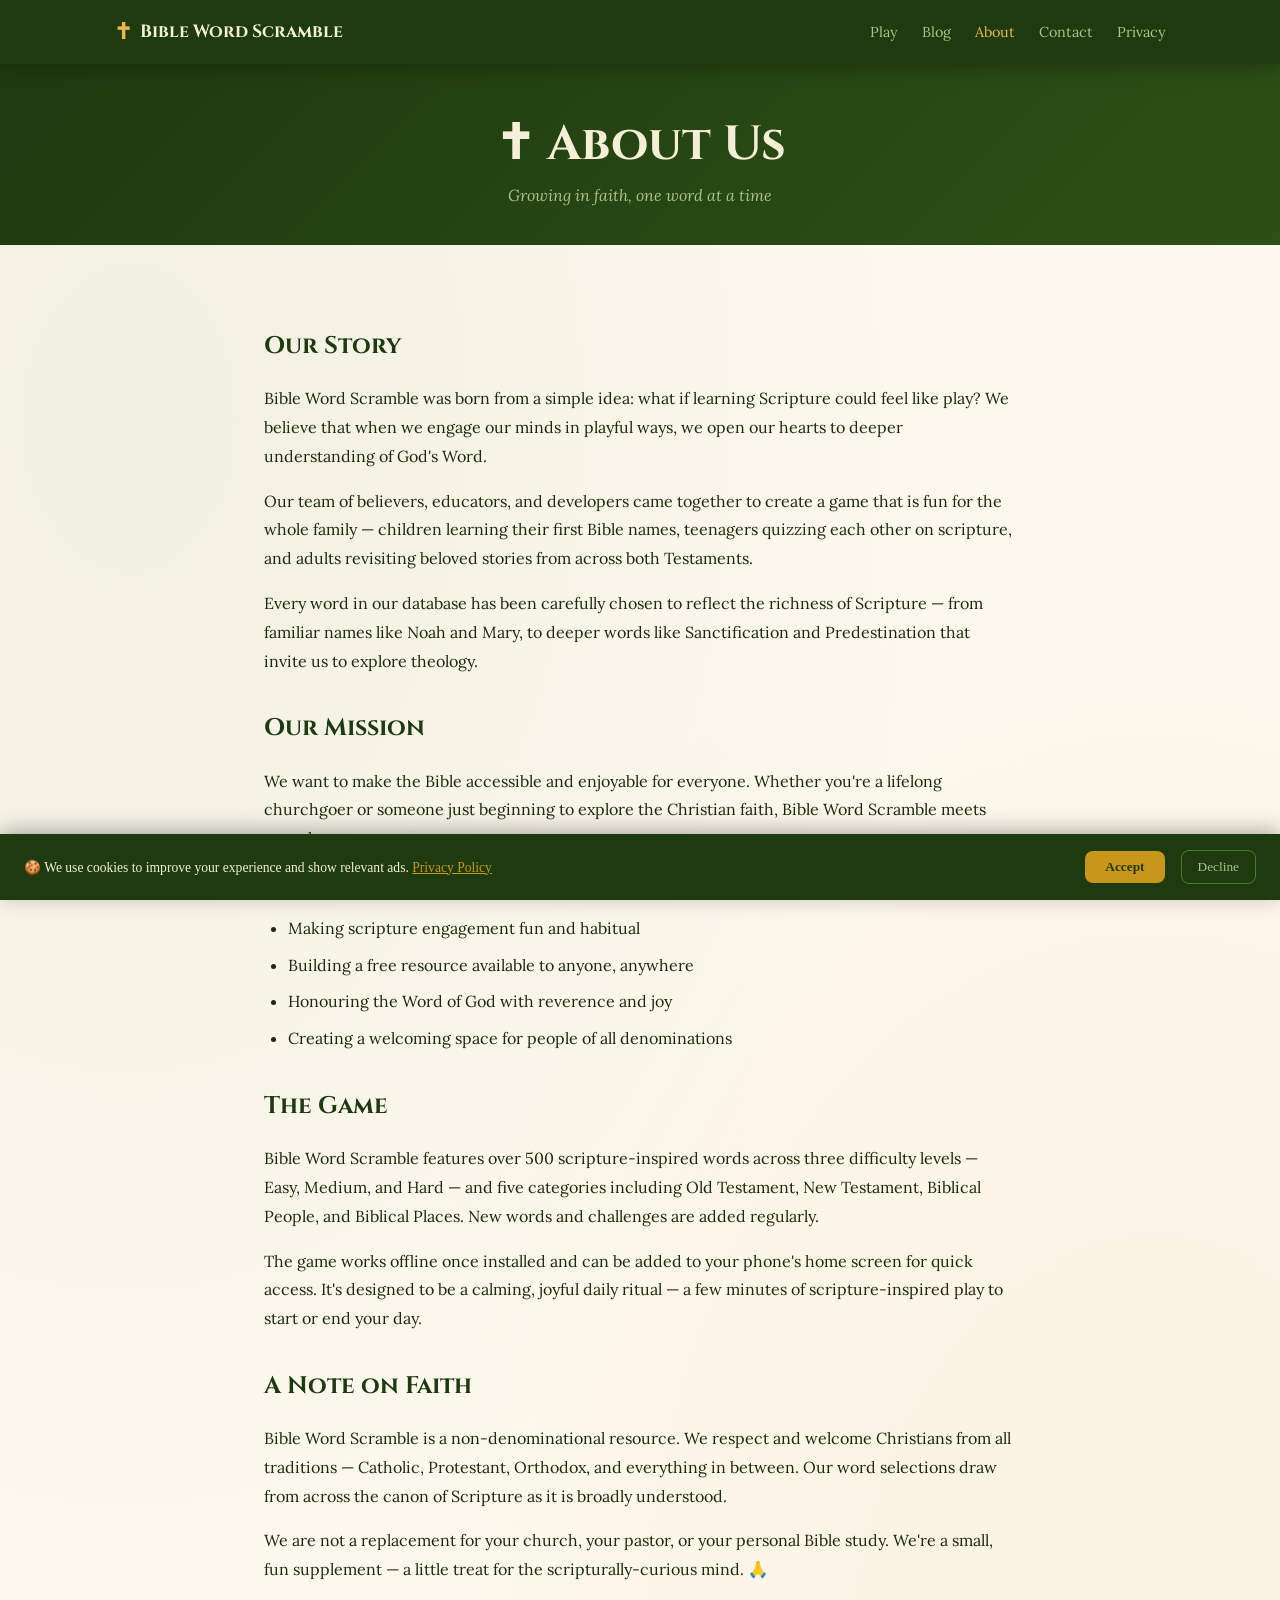
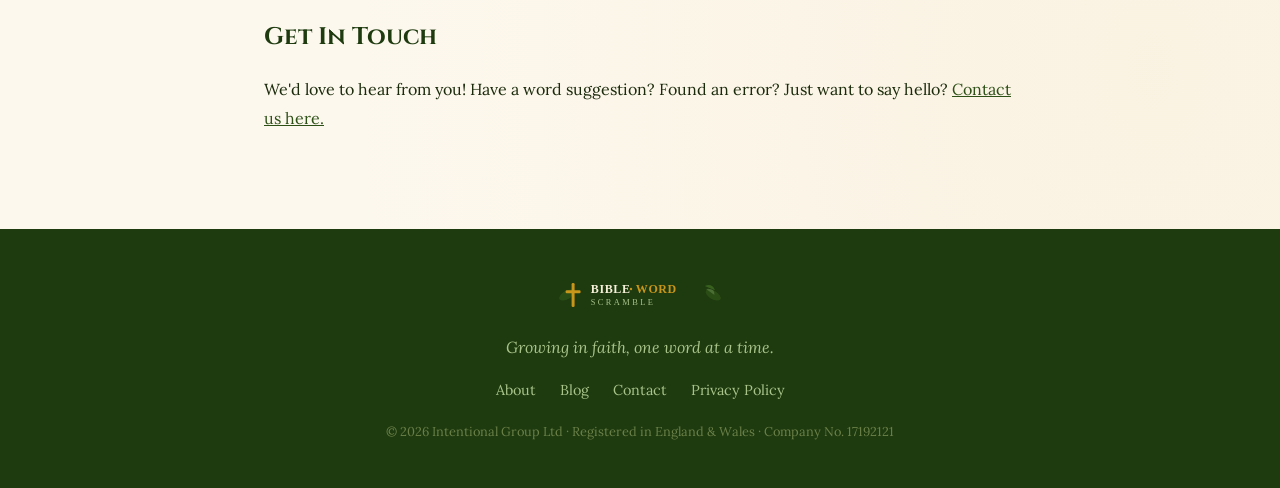
==== about.html @ 79d2eb41 "Add files via upload" ====
<!DOCTYPE html>
<html lang="en">
<head>
  <meta charset="UTF-8" />
  <meta name="viewport" content="width=device-width, initial-scale=1.0" />
  <title>About – Bible Word Scramble</title>
  <meta name="description" content="Learn about Bible Word Scramble – a free, fun word game to help you explore Scripture and grow in faith.">
  <meta name="theme-color" content="#2d5016">
  <link href="https://fonts.googleapis.com/css2?family=Cinzel:wght@400;700;900&family=Lora:ital,wght@0,400;0,600;1,400&display=swap" rel="stylesheet">
  <link rel="stylesheet" href="style.css">
</head>
<body>

  <header class="site-header">
    <div class="header-inner">
      <a href="index.html" class="logo">
        <span class="logo-cross">✝</span>
        <span class="logo-text">Bible Word Scramble</span>
      </a>
      <nav class="main-nav">
        <a href="index.html">Play</a>
        <a href="blog.html">Blog</a>
        <a href="about.html" class="active">About</a>
        <a href="contact.html">Contact</a>
        <a href="privacy.html">Privacy</a>
      </nav>
      <button class="hamburger" id="hamburger">☰</button>
    </div>
    <div class="mobile-nav" id="mobileNav">
      <a href="index.html">Play</a>
      <a href="blog.html">Blog</a>
      <a href="about.html">About</a>
      <a href="contact.html">Contact</a>
      <a href="privacy.html">Privacy</a>
    </div>
  </header>

  <section class="page-hero">
    <h1>✝ About Us</h1>
    <p>Growing in faith, one word at a time</p>
  </section>

  <div class="page-content">
    <h2>Our Story</h2>
    <p>Bible Word Scramble was born from a simple idea: what if learning Scripture could feel like play? We believe that when we engage our minds in playful ways, we open our hearts to deeper understanding of God's Word.</p>
    <p>Our team of believers, educators, and developers came together to create a game that is fun for the whole family — children learning their first Bible names, teenagers quizzing each other on scripture, and adults revisiting beloved stories from across both Testaments.</p>
    <p>Every word in our database has been carefully chosen to reflect the richness of Scripture — from familiar names like Noah and Mary, to deeper words like Sanctification and Predestination that invite us to explore theology.</p>

    <h2>Our Mission</h2>
    <p>We want to make the Bible accessible and enjoyable for everyone. Whether you're a lifelong churchgoer or someone just beginning to explore the Christian faith, Bible Word Scramble meets you where you are.</p>
    <p>We believe in:</p>
    <ul>
      <li>Making scripture engagement fun and habitual</li>
      <li>Building a free resource available to anyone, anywhere</li>
      <li>Honouring the Word of God with reverence and joy</li>
      <li>Creating a welcoming space for people of all denominations</li>
    </ul>

    <h2>The Game</h2>
    <p>Bible Word Scramble features over 500 scripture-inspired words across three difficulty levels — Easy, Medium, and Hard — and five categories including Old Testament, New Testament, Biblical People, and Biblical Places. New words and challenges are added regularly.</p>
    <p>The game works offline once installed and can be added to your phone's home screen for quick access. It's designed to be a calming, joyful daily ritual — a few minutes of scripture-inspired play to start or end your day.</p>

    <h2>A Note on Faith</h2>
    <p>Bible Word Scramble is a non-denominational resource. We respect and welcome Christians from all traditions — Catholic, Protestant, Orthodox, and everything in between. Our word selections draw from across the canon of Scripture as it is broadly understood.</p>
    <p>We are not a replacement for your church, your pastor, or your personal Bible study. We're a small, fun supplement — a little treat for the scripturally-curious mind. 🙏</p>

    <h2>Get In Touch</h2>
    <p>We'd love to hear from you! Have a word suggestion? Found an error? Just want to say hello? <a href="contact.html">Contact us here.</a></p>
  </div>

  <footer class="site-footer">
    <div class="footer-inner">
      <div class="footer-logo"><img src="logo.svg" alt="Bible Word Scramble" style="height:36px; margin-bottom:0.5rem;"></div>
      <p class="footer-tagline">Growing in faith, one word at a time.</p>
      <div class="footer-links">
        <a href="about.html">About</a>
        <a href="blog.html">Blog</a>
        <a href="contact.html">Contact</a>
        <a href="privacy.html">Privacy Policy</a>
      </div>
      <p class="footer-copy">© 2026 Intentional Group Ltd · Registered in England &amp; Wales · Company No. 17192121</p>
    </div>
  </footer>

  <script>
    document.getElementById('hamburger').addEventListener('click', () => {
      document.getElementById('mobileNav').classList.toggle('open');
    });
  </script>
<script src="cookies.js"></script>
</body>
</html>
---- style.css ----
/* ============================================
   BIBLE WORD SCRAMBLE — Nature / Scripture Theme
   ============================================ */

@import url('https://fonts.googleapis.com/css2?family=Cinzel:wght@400;700;900&family=Lora:ital,wght@0,400;0,600;1,400&display=swap');

:root {
  --forest: #1e3a0f;
  --forest-mid: #2d5016;
  --forest-light: #4a7c28;
  --sage: #6b8f52;
  --sage-light: #a8c48a;
  --parchment: #f5efd8;
  --parchment-dark: #e8dfc0;
  --parchment-mid: #d4c99a;
  --gold: #c8961a;
  --gold-light: #e8b84b;
  --warm-white: #fdf8ee;
  --text-dark: #1a2a0a;
  --text-mid: #3a5020;
  --text-light: #6b8048;
  --correct: #2d7a2d;
  --wrong: #8b2020;
  --shadow: 0 4px 20px rgba(30,58,15,0.15);
  --shadow-deep: 0 8px 40px rgba(30,58,15,0.25);
}

* { box-sizing: border-box; margin: 0; padding: 0; }

html { scroll-behavior: smooth; }

body {
  font-family: 'Lora', Georgia, serif;
  background: var(--warm-white);
  color: var(--text-dark);
  min-height: 100vh;
  background-image:
    radial-gradient(ellipse at 10% 20%, rgba(107,143,82,0.08) 0%, transparent 50%),
    radial-gradient(ellipse at 90% 80%, rgba(200,150,26,0.06) 0%, transparent 50%);
}

/* ---- HEADER ---- */
.site-header {
  background: var(--forest);
  position: sticky; top: 0; z-index: 100;
  box-shadow: 0 2px 20px rgba(0,0,0,0.3);
}
.header-inner {
  max-width: 1100px; margin: 0 auto;
  padding: 0 1.5rem;
  display: flex; align-items: center; gap: 2rem;
  height: 64px;
}
.logo {
  text-decoration: none; display: flex; align-items: center; gap: 0.5rem;
  color: var(--parchment); font-family: 'Cinzel', serif; font-weight: 700;
  font-size: 1.1rem; white-space: nowrap;
}
.logo-cross { font-size: 1.4rem; color: var(--gold-light); }
.main-nav {
  display: flex; gap: 1.5rem; margin-left: auto;
}
.main-nav a {
  color: var(--sage-light); text-decoration: none;
  font-family: 'Lora', serif; font-size: 0.9rem;
  transition: color 0.2s;
}
.main-nav a:hover, .main-nav a.active { color: var(--gold-light); }
.hamburger {
  display: none; background: none; border: none;
  color: var(--parchment); font-size: 1.5rem; cursor: pointer;
  margin-left: auto;
}
.mobile-nav {
  display: none; background: var(--forest-mid);
  padding: 1rem 1.5rem;
  flex-direction: column; gap: 0.75rem;
}
.mobile-nav.open { display: flex; }
.mobile-nav a { color: var(--parchment); text-decoration: none; font-size: 1rem; }

/* ---- HERO ---- */
.hero {
  background: linear-gradient(135deg, var(--forest) 0%, var(--forest-mid) 60%, var(--forest-light) 100%);
  padding: 4rem 1.5rem 3rem;
  text-align: center;
  position: relative; overflow: hidden;
}
.hero::before {
  content: '';
  position: absolute; inset: 0;
  background-image:
    url("data:image/svg+xml,%3Csvg width='60' height='60' viewBox='0 0 60 60' xmlns='http://www.w3.org/2000/svg'%3E%3Cg fill='none' fill-rule='evenodd'%3E%3Cg fill='%234a7c28' fill-opacity='0.15'%3E%3Cpath d='M30 0c1 8-4 14-10 18C14 22 8 20 4 14 0 8 2 2 6 0h24zm0 60c1-8-4-14-10-18-6-4-12-2-16 4-4 6-2 12 2 14h24z'/%3E%3C/g%3E%3C/g%3E%3C/svg%3E");
  opacity: 0.4;
}
.hero-content { position: relative; z-index: 1; }
.hero-sub {
  color: var(--gold-light); font-size: 0.85rem;
  letter-spacing: 0.25em; text-transform: uppercase;
  margin-bottom: 0.75rem;
}
.hero h1 {
  font-family: 'Cinzel', serif; font-weight: 900;
  font-size: clamp(2rem, 6vw, 3.5rem);
  color: var(--parchment);
  text-shadow: 0 2px 20px rgba(0,0,0,0.4);
  margin-bottom: 1rem;
}
.hero-desc {
  color: var(--sage-light); font-size: 1.1rem;
  font-style: italic; max-width: 500px; margin: 0 auto;
}

/* ---- AD SLOTS ---- */
.ad-slot {
  background: var(--parchment-dark);
  border-top: 1px solid var(--parchment-mid);
  border-bottom: 1px solid var(--parchment-mid);
  text-align: center; padding: 1rem;
  color: var(--text-light); font-size: 0.75rem;
  min-height: 90px; display: flex;
  align-items: center; justify-content: center;
  letter-spacing: 0.05em;
}

/* ---- GAME SECTION ---- */
.game-section {
  max-width: 720px; margin: 0 auto;
  padding: 2rem 1rem;
}

.game-controls {
  display: flex; flex-direction: column; gap: 0.75rem;
  margin-bottom: 1.5rem;
}

.difficulty-tabs, .category-tabs {
  display: flex; gap: 0.5rem; flex-wrap: wrap;
}

.diff-btn, .cat-btn {
  padding: 0.4rem 1rem;
  border-radius: 20px;
  border: 2px solid var(--parchment-mid);
  background: white;
  color: var(--text-mid);
  font-family: 'Lora', serif;
  font-size: 0.85rem; cursor: pointer;
  transition: all 0.2s;
}
.diff-btn.active, .cat-btn.active {
  background: var(--forest-mid);
  border-color: var(--forest-mid);
  color: var(--parchment);
}
.diff-btn:hover, .cat-btn:hover {
  border-color: var(--forest-mid);
}

/* Score bar */
.score-bar {
  display: flex; gap: 1rem; justify-content: space-around;
  background: var(--forest);
  border-radius: 12px; padding: 0.75rem 1rem;
  margin-bottom: 1.5rem;
}
.score-item {
  display: flex; flex-direction: column; align-items: center;
  gap: 0.1rem;
}
.score-label {
  font-size: 0.65rem; letter-spacing: 0.1em;
  text-transform: uppercase; color: var(--sage-light);
}
.score-item > span:last-child {
  font-family: 'Cinzel', serif; font-size: 1.1rem;
  font-weight: 700; color: var(--gold-light);
}
.timer-item span:last-child { color: #7ddb7d; }

/* Game card */
.game-card {
  background: var(--parchment);
  border: 2px solid var(--parchment-mid);
  border-radius: 20px;
  padding: 2rem 1.5rem;
  box-shadow: var(--shadow-deep);
  position: relative;
  background-image:
    repeating-linear-gradient(
      0deg,
      transparent,
      transparent 27px,
      rgba(100,130,60,0.08) 28px
    );
}

.card-top {
  display: flex; justify-content: space-between; align-items: center;
  margin-bottom: 1.5rem;
}
.category-badge {
  background: var(--forest-mid); color: var(--parchment);
  font-size: 0.75rem; letter-spacing: 0.1em; text-transform: uppercase;
  padding: 0.25rem 0.75rem; border-radius: 20px;
  font-family: 'Cinzel', serif;
}
.hint-text {
  font-size: 0.8rem; color: var(--gold); cursor: pointer;
  font-style: italic; transition: color 0.2s;
}
.hint-text:hover { color: var(--gold-light); }

.scrambled-word {
  font-family: 'Cinzel', serif;
  font-size: clamp(2.5rem, 8vw, 4rem);
  font-weight: 900;
  letter-spacing: 0.15em;
  text-align: center;
  color: var(--forest);
  text-shadow: 2px 2px 0 rgba(200,150,26,0.3);
  margin-bottom: 1.5rem;
  transition: all 0.3s;
}
.scrambled-word.correct-anim {
  color: var(--correct);
  transform: scale(1.05);
}
.scrambled-word.wrong-anim {
  color: var(--wrong);
  animation: shake 0.4s ease;
}

@keyframes shake {
  0%,100%{transform:translateX(0)}
  25%{transform:translateX(-8px)}
  75%{transform:translateX(8px)}
}

.hint-box {
  background: rgba(200,150,26,0.1);
  border-left: 3px solid var(--gold);
  border-radius: 0 8px 8px 0;
  padding: 0.75rem 1rem;
  margin-bottom: 1rem;
  font-style: italic; font-size: 0.9rem;
  color: var(--text-mid);
}
.hint-box.hidden { display: none; }

.input-row {
  display: flex; gap: 0.5rem; margin-bottom: 1rem;
}
.input-row input {
  flex: 1; padding: 0.75rem 1rem;
  border: 2px solid var(--parchment-mid);
  border-radius: 10px;
  font-family: 'Cinzel', serif;
  font-size: 1rem;
  background: white;
  color: var(--text-dark);
  outline: none;
  text-transform: uppercase;
  transition: border-color 0.2s;
}
.input-row input:focus { border-color: var(--forest-mid); }

.submit-btn {
  padding: 0.75rem 1.5rem;
  background: var(--forest-mid);
  color: var(--parchment);
  border: none; border-radius: 10px;
  font-family: 'Cinzel', serif; font-weight: 700;
  font-size: 1rem; cursor: pointer;
  transition: background 0.2s, transform 0.1s;
}
.submit-btn:hover { background: var(--forest); }
.submit-btn:active { transform: scale(0.97); }

/* Letter tiles */
.letter-tiles {
  display: flex; flex-wrap: wrap; gap: 0.4rem;
  justify-content: center; margin-bottom: 1rem;
}
.tile {
  width: 38px; height: 38px;
  background: var(--forest);
  color: var(--gold-light);
  border-radius: 8px;
  display: flex; align-items: center; justify-content: center;
  font-family: 'Cinzel', serif; font-weight: 700; font-size: 1rem;
  animation: tileIn 0.3s ease both;
  box-shadow: 0 2px 6px rgba(0,0,0,0.2);
}
@keyframes tileIn {
  from { opacity: 0; transform: translateY(-10px); }
  to { opacity: 1; transform: translateY(0); }
}

.action-row {
  display: flex; gap: 0.5rem; justify-content: center;
  margin-bottom: 1rem; flex-wrap: wrap;
}
.action-btn {
  padding: 0.4rem 0.9rem;
  border: 1px solid var(--parchment-mid);
  border-radius: 8px;
  background: white; color: var(--text-mid);
  font-family: 'Lora', serif; font-size: 0.82rem;
  cursor: pointer; transition: all 0.2s;
}
.action-btn:hover {
  background: var(--parchment-dark);
  border-color: var(--sage);
}

.feedback {
  text-align: center; min-height: 1.5rem;
  font-size: 0.9rem; font-style: italic;
  transition: all 0.3s;
}
.feedback.correct { color: var(--correct); }
.feedback.wrong { color: var(--wrong); }

/* Progress bar */
.progress-bar-wrap {
  height: 6px; background: var(--parchment-dark);
  border-radius: 3px; margin-top: 1rem; overflow: hidden;
}
.progress-bar {
  height: 100%; background: var(--gold);
  border-radius: 3px; width: 0%;
  transition: width 0.5s ease;
}

/* End screen */
.end-screen.hidden { display: none; }
.end-card {
  background: var(--parchment);
  border: 2px solid var(--gold);
  border-radius: 20px;
  padding: 2.5rem 2rem;
  text-align: center;
  box-shadow: var(--shadow-deep);
}
.end-icon {
  font-size: 3rem; color: var(--gold);
  margin-bottom: 1rem;
}
.end-card h2 {
  font-family: 'Cinzel', serif; font-size: 1.8rem;
  color: var(--forest); margin-bottom: 1rem;
}
.end-card p {
  font-style: italic; color: var(--text-mid);
  margin-bottom: 1.5rem; line-height: 1.6;
}
.end-stats {
  display: flex; gap: 2rem; justify-content: center;
  margin-bottom: 2rem;
}
.end-stats div {
  display: flex; flex-direction: column; align-items: center;
}
.end-stats span {
  font-family: 'Cinzel', serif; font-size: 2rem;
  font-weight: 900; color: var(--forest);
}
.end-stats small {
  font-size: 0.75rem; color: var(--text-light);
  text-transform: uppercase; letter-spacing: 0.1em;
}
.play-again-btn {
  background: var(--forest-mid); color: var(--parchment);
  border: none; border-radius: 12px;
  padding: 0.85rem 2rem;
  font-family: 'Cinzel', serif; font-size: 1rem; font-weight: 700;
  cursor: pointer; margin-right: 0.5rem; margin-bottom: 0.5rem;
  transition: background 0.2s;
}
.play-again-btn:hover { background: var(--forest); }
.share-btn {
  background: var(--gold); color: var(--forest);
  border: none; border-radius: 12px;
  padding: 0.85rem 2rem;
  font-family: 'Cinzel', serif; font-size: 1rem; font-weight: 700;
  cursor: pointer; transition: background 0.2s;
}
.share-btn:hover { background: var(--gold-light); }

/* ---- WORD OF THE DAY ---- */
.word-of-day {
  max-width: 720px; margin: 0 auto;
  padding: 0 1rem 2rem;
}
.word-of-day h2 {
  font-family: 'Cinzel', serif;
  color: var(--forest); margin-bottom: 1rem;
}
.wod-card {
  background: linear-gradient(135deg, var(--forest) 0%, var(--forest-mid) 100%);
  border-radius: 16px; padding: 2rem;
  color: var(--parchment);
  box-shadow: var(--shadow-deep);
}
.wod-word {
  font-family: 'Cinzel', serif; font-size: 2rem;
  font-weight: 900; color: var(--gold-light);
  letter-spacing: 0.15em; margin-bottom: 0.75rem;
}
.wod-meaning {
  font-style: italic; line-height: 1.6;
  color: var(--sage-light); margin-bottom: 1rem;
}
.wod-verse {
  font-size: 0.85rem; color: var(--parchment-mid);
  border-top: 1px solid rgba(255,255,255,0.15);
  padding-top: 0.75rem;
}

/* ---- LEADERBOARD ---- */
.leaderboard-section {
  max-width: 720px; margin: 0 auto;
  padding: 0 1rem 2rem;
}
.leaderboard-section h2 {
  font-family: 'Cinzel', serif;
  color: var(--forest); margin-bottom: 1rem;
}
.leaderboard {
  background: var(--parchment);
  border: 1px solid var(--parchment-mid);
  border-radius: 12px; overflow: hidden;
}
.lb-row {
  display: flex; align-items: center; gap: 1rem;
  padding: 0.75rem 1rem;
  border-bottom: 1px solid var(--parchment-dark);
}
.lb-row:last-child { border-bottom: none; }
.lb-rank {
  font-family: 'Cinzel', serif; font-weight: 700;
  color: var(--gold); width: 24px; text-align: center;
}
.lb-info { flex: 1; font-size: 0.85rem; color: var(--text-light); }
.lb-correct { color: var(--correct); font-size: 0.85rem; }
.lb-score {
  font-family: 'Cinzel', serif; font-weight: 700;
  color: var(--forest); font-size: 0.95rem;
}
.no-scores {
  padding: 1.5rem; text-align: center;
  font-style: italic; color: var(--text-light);
}

/* ---- FOOTER ---- */
.site-footer {
  background: var(--forest);
  color: var(--sage-light); padding: 3rem 1.5rem;
  margin-top: 2rem;
}
.footer-inner { max-width: 800px; margin: 0 auto; text-align: center; }
.footer-logo {
  font-family: 'Cinzel', serif; font-size: 1.4rem;
  color: var(--parchment); margin-bottom: 0.5rem;
}
.footer-tagline {
  font-style: italic; margin-bottom: 1.5rem;
}
.footer-links {
  display: flex; gap: 1.5rem; justify-content: center;
  flex-wrap: wrap; margin-bottom: 1.5rem;
}
.footer-links a {
  color: var(--sage-light); text-decoration: none; font-size: 0.9rem;
  transition: color 0.2s;
}
.footer-links a:hover { color: var(--gold-light); }
.footer-copy { font-size: 0.8rem; color: var(--text-light); }

/* ---- INSTALL BANNER ---- */
.install-banner {
  position: fixed; bottom: 0; left: 0; right: 0;
  background: var(--forest);
  color: var(--parchment);
  padding: 0.75rem 1.5rem;
  display: flex; align-items: center; gap: 1rem;
  z-index: 200;
  flex-wrap: wrap;
}
.install-banner span { flex: 1; font-size: 0.9rem; }
.install-banner button {
  padding: 0.4rem 1rem; border-radius: 8px;
  font-family: 'Cinzel', serif; cursor: pointer;
  border: none;
}
#installBtn { background: var(--gold); color: var(--forest); font-weight: 700; }
#dismissInstall { background: transparent; color: var(--sage-light); font-size: 1.1rem; }

/* ---- CONTENT PAGES (blog, about, etc) ---- */
.page-hero {
  background: linear-gradient(135deg, var(--forest) 0%, var(--forest-mid) 100%);
  padding: 3rem 1.5rem 2.5rem;
  text-align: center;
}
.page-hero h1 {
  font-family: 'Cinzel', serif; font-size: clamp(1.8rem, 5vw, 3rem);
  color: var(--parchment); margin-bottom: 0.5rem;
}
.page-hero p {
  color: var(--sage-light); font-style: italic;
}

.page-content {
  max-width: 800px; margin: 0 auto;
  padding: 3rem 1.5rem;
  line-height: 1.8;
}
.page-content h2 {
  font-family: 'Cinzel', serif; color: var(--forest);
  margin: 2rem 0 1rem;
}
.page-content h3 {
  font-family: 'Cinzel', serif; color: var(--forest-mid);
  margin: 1.5rem 0 0.75rem;
}
.page-content p { margin-bottom: 1rem; color: var(--text-dark); }
.page-content ul { padding-left: 1.5rem; margin-bottom: 1rem; }
.page-content li { margin-bottom: 0.5rem; }
.page-content a { color: var(--forest-mid); }

/* Blog grid */
.blog-grid {
  max-width: 1000px; margin: 0 auto;
  padding: 3rem 1.5rem;
  display: grid;
  grid-template-columns: repeat(auto-fill, minmax(280px, 1fr));
  gap: 2rem;
}
.blog-card {
  background: var(--parchment);
  border: 1px solid var(--parchment-mid);
  border-radius: 16px; overflow: hidden;
  box-shadow: var(--shadow);
  transition: transform 0.2s, box-shadow 0.2s;
  text-decoration: none; color: inherit;
  display: block;
}
.blog-card:hover { transform: translateY(-4px); box-shadow: var(--shadow-deep); }
.blog-card-img {
  height: 140px;
  background: linear-gradient(135deg, var(--forest) 0%, var(--forest-light) 100%);
  display: flex; align-items: center; justify-content: center;
  font-size: 3rem;
}
.blog-card-body { padding: 1.25rem; }
.blog-tag {
  font-size: 0.7rem; text-transform: uppercase;
  letter-spacing: 0.1em; color: var(--sage);
  margin-bottom: 0.5rem;
}
.blog-card h3 {
  font-family: 'Cinzel', serif; font-size: 1rem;
  color: var(--forest); margin-bottom: 0.5rem;
  line-height: 1.4;
}
.blog-card p { font-size: 0.85rem; color: var(--text-light); line-height: 1.5; }
.blog-card-meta {
  font-size: 0.75rem; color: var(--text-light);
  margin-top: 0.75rem; padding-top: 0.75rem;
  border-top: 1px solid var(--parchment-dark);
}

/* Contact form */
.contact-form {
  background: var(--parchment);
  border: 1px solid var(--parchment-mid);
  border-radius: 16px; padding: 2rem;
  max-width: 560px;
}
.form-group { margin-bottom: 1.25rem; }
.form-group label {
  display: block; font-size: 0.85rem;
  color: var(--text-mid); margin-bottom: 0.4rem;
  font-family: 'Cinzel', serif;
}
.form-group input,
.form-group textarea,
.form-group select {
  width: 100%; padding: 0.75rem 1rem;
  border: 2px solid var(--parchment-mid);
  border-radius: 8px;
  font-family: 'Lora', serif; font-size: 0.95rem;
  background: white; color: var(--text-dark);
  outline: none; transition: border-color 0.2s;
}
.form-group input:focus,
.form-group textarea:focus { border-color: var(--forest-mid); }
.form-group textarea { min-height: 120px; resize: vertical; }
.form-submit {
  background: var(--forest-mid); color: var(--parchment);
  border: none; border-radius: 10px;
  padding: 0.85rem 2rem;
  font-family: 'Cinzel', serif; font-size: 1rem; font-weight: 700;
  cursor: pointer; transition: background 0.2s;
}
.form-submit:hover { background: var(--forest); }

/* Hidden util */
.hidden { display: none !important; }

/* ---- RESPONSIVE ---- */
@media (max-width: 600px) {
  .main-nav { display: none; }
  .hamburger { display: block; }
  .score-bar { gap: 0.5rem; }
  .score-item > span:last-child { font-size: 0.95rem; }
  .end-stats { gap: 1rem; }
  .end-stats span { font-size: 1.5rem; }
  .blog-grid { grid-template-columns: 1fr; }
}
.footer-legal { font-size: 0.75rem; color: var(--text-light); margin-top: 0.5rem; }
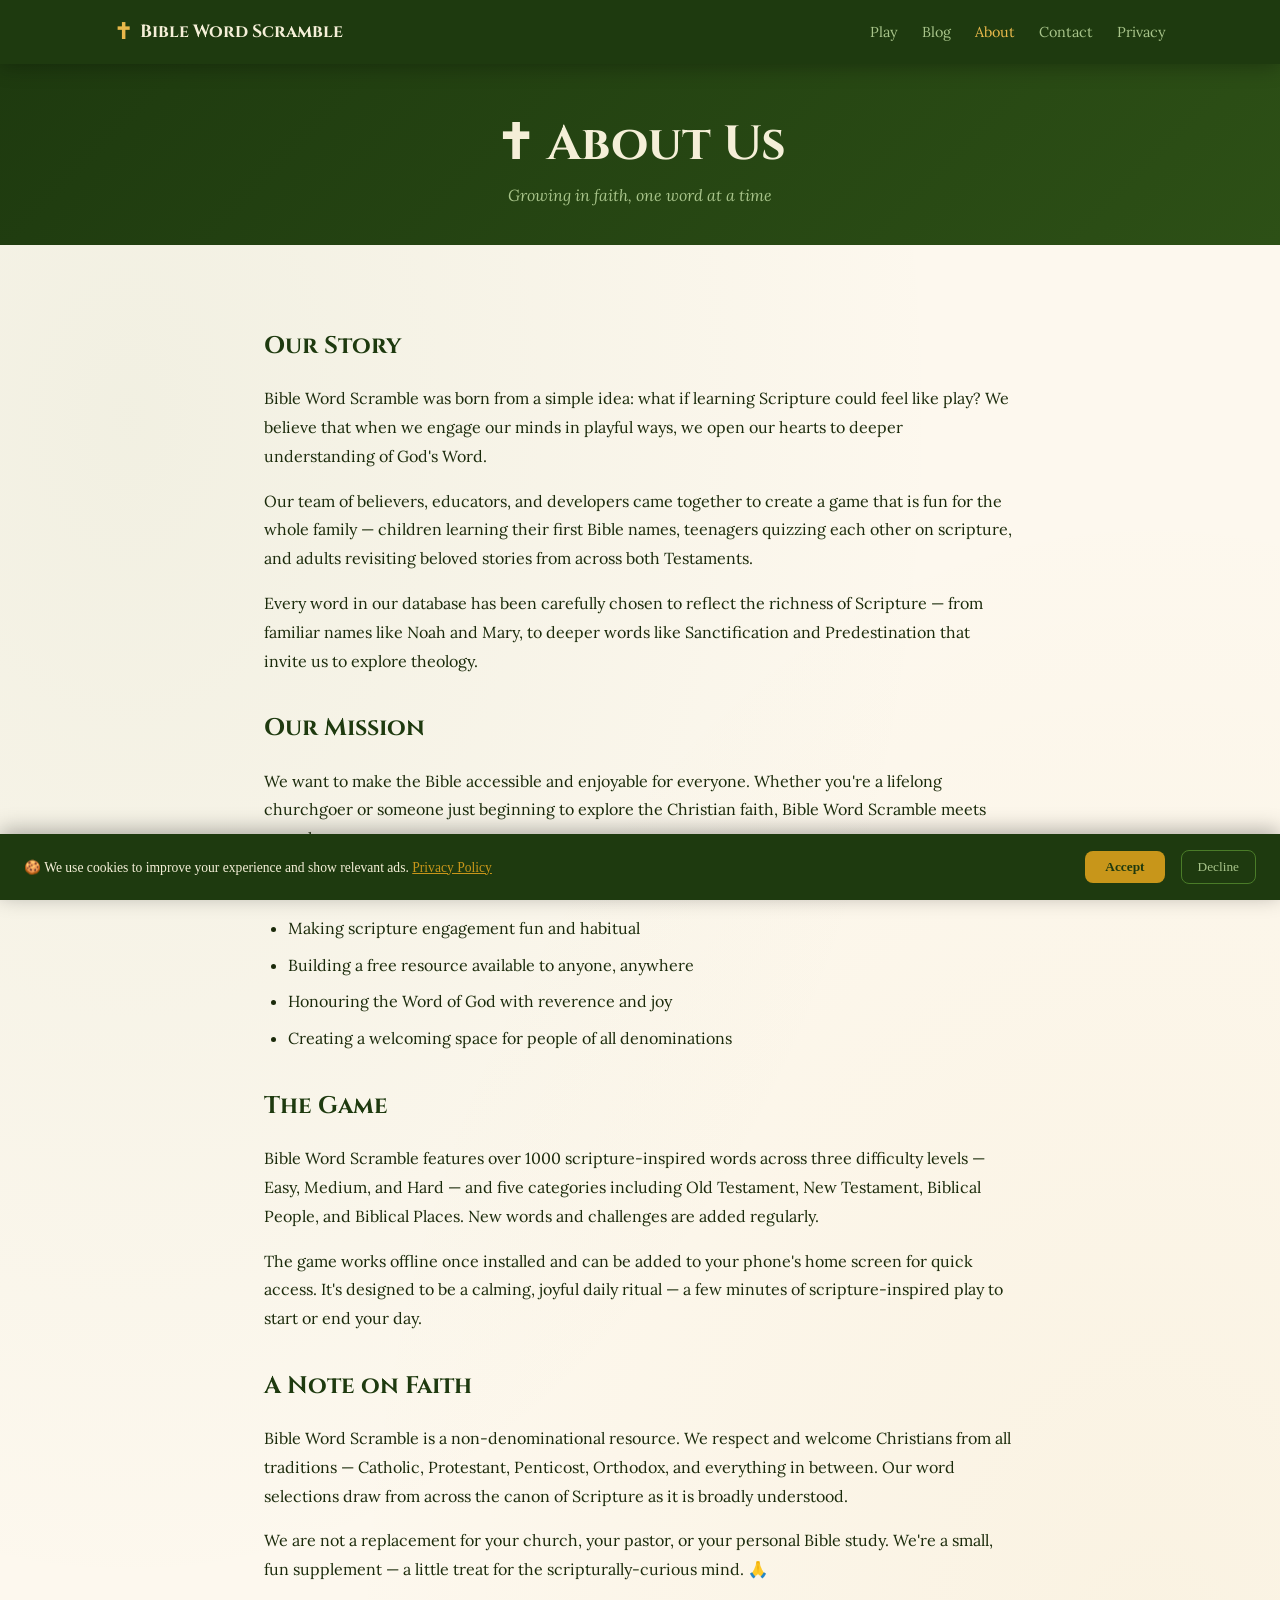
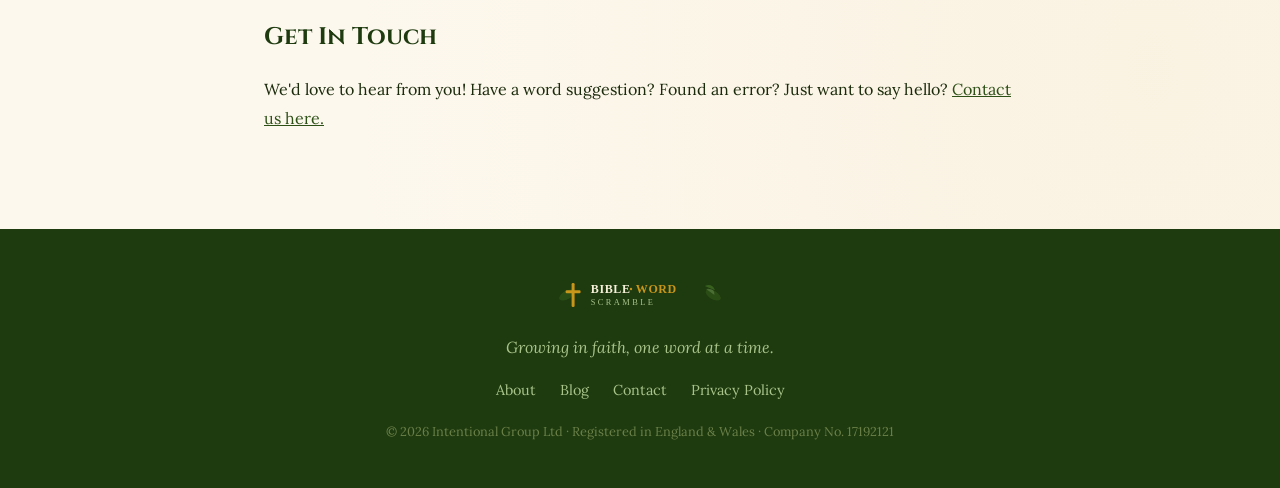
==== commit 0a351537: "Update about.html 500 - 1000" ====
--- a/about.html
+++ b/about.html
@@ -6,6 +6,8 @@
   <title>About – Bible Word Scramble</title>
   <meta name="description" content="Learn about Bible Word Scramble – a free, fun word game to help you explore Scripture and grow in faith.">
   <meta name="theme-color" content="#2d5016">
+<link rel="icon" type="image/svg+xml" href="icon.svg">
+<link rel="apple-touch-icon" href="icon.svg">
   <link href="https://fonts.googleapis.com/css2?family=Cinzel:wght@400;700;900&family=Lora:ital,wght@0,400;0,600;1,400&display=swap" rel="stylesheet">
   <link rel="stylesheet" href="style.css">
 </head>
@@ -57,11 +59,11 @@
     </ul>
 
     <h2>The Game</h2>
-    <p>Bible Word Scramble features over 500 scripture-inspired words across three difficulty levels — Easy, Medium, and Hard — and five categories including Old Testament, New Testament, Biblical People, and Biblical Places. New words and challenges are added regularly.</p>
+    <p>Bible Word Scramble features over 1000 scripture-inspired words across three difficulty levels — Easy, Medium, and Hard — and five categories including Old Testament, New Testament, Biblical People, and Biblical Places. New words and challenges are added regularly.</p>
     <p>The game works offline once installed and can be added to your phone's home screen for quick access. It's designed to be a calming, joyful daily ritual — a few minutes of scripture-inspired play to start or end your day.</p>
 
     <h2>A Note on Faith</h2>
-    <p>Bible Word Scramble is a non-denominational resource. We respect and welcome Christians from all traditions — Catholic, Protestant, Orthodox, and everything in between. Our word selections draw from across the canon of Scripture as it is broadly understood.</p>
+    <p>Bible Word Scramble is a non-denominational resource. We respect and welcome Christians from all traditions — Catholic, Protestant, Penticost, Orthodox, and everything in between. Our word selections draw from across the canon of Scripture as it is broadly understood.</p>
     <p>We are not a replacement for your church, your pastor, or your personal Bible study. We're a small, fun supplement — a little treat for the scripturally-curious mind. 🙏</p>
 
     <h2>Get In Touch</h2>
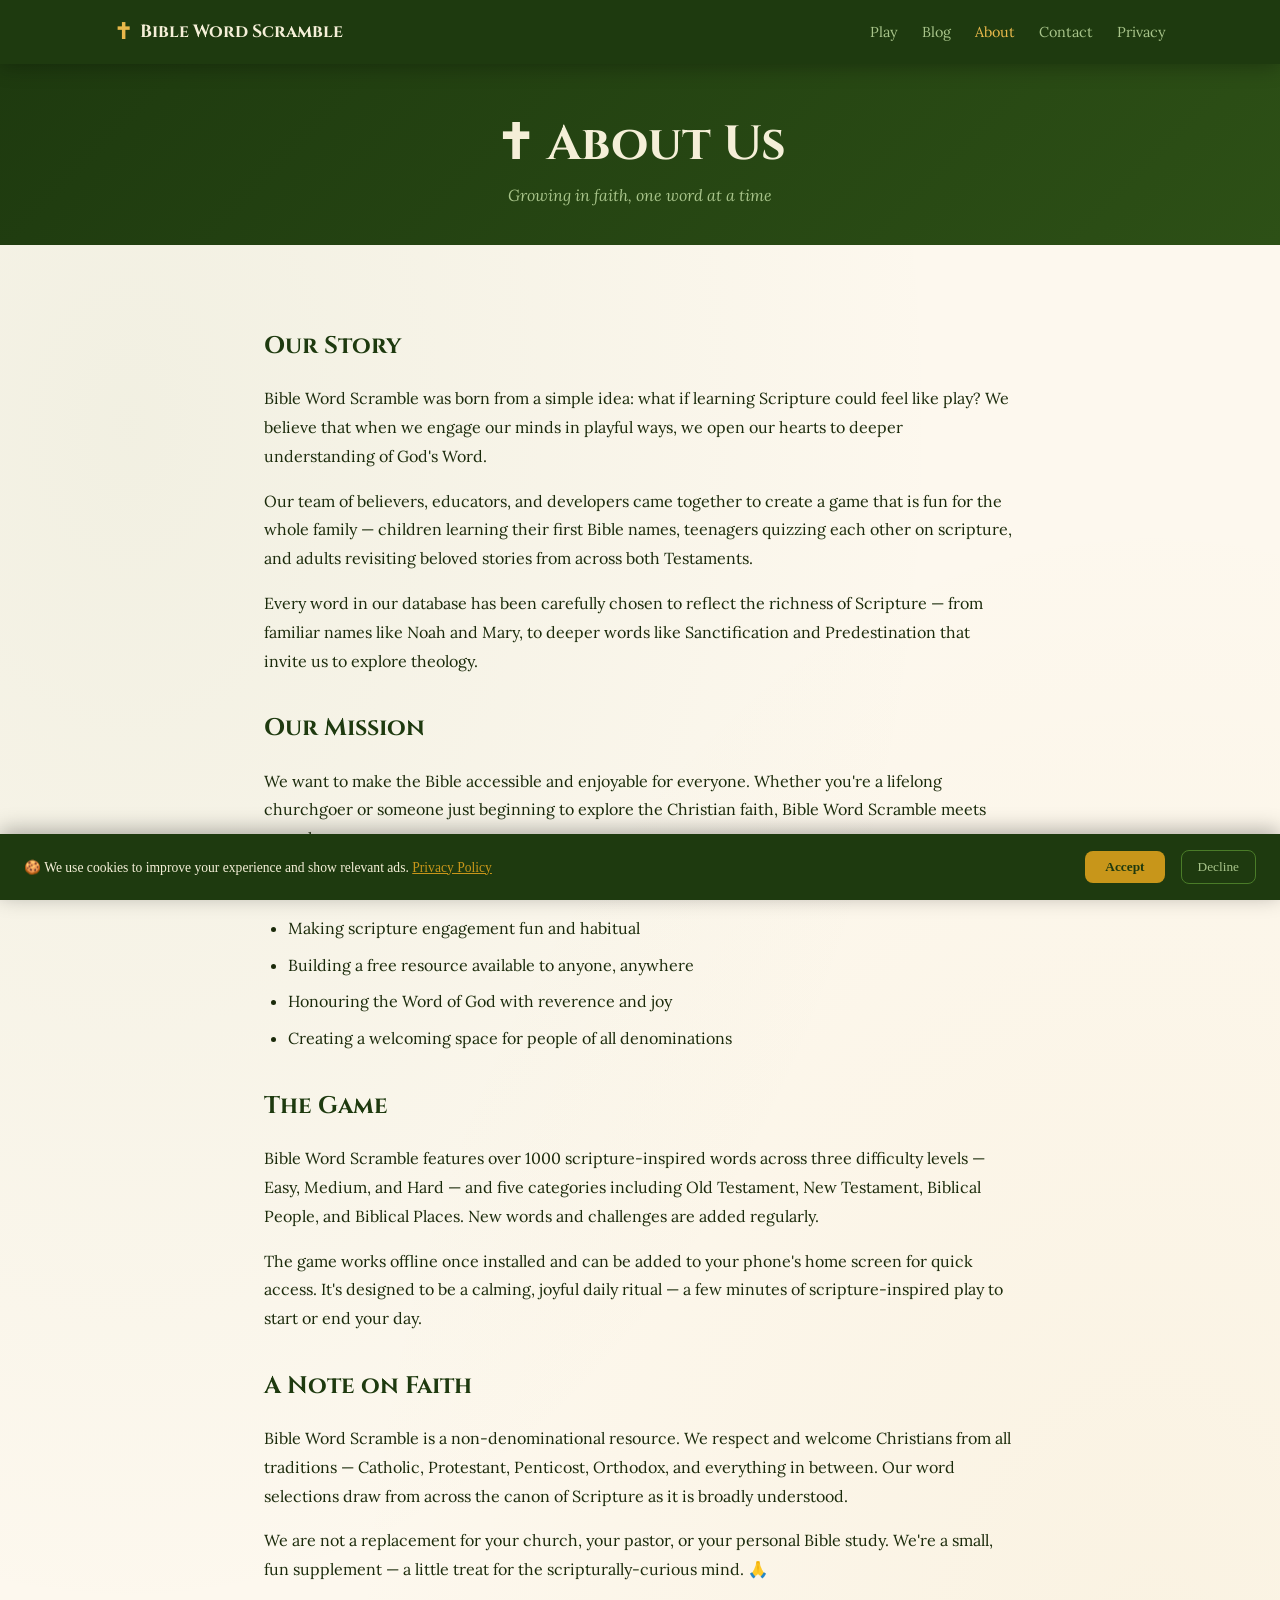
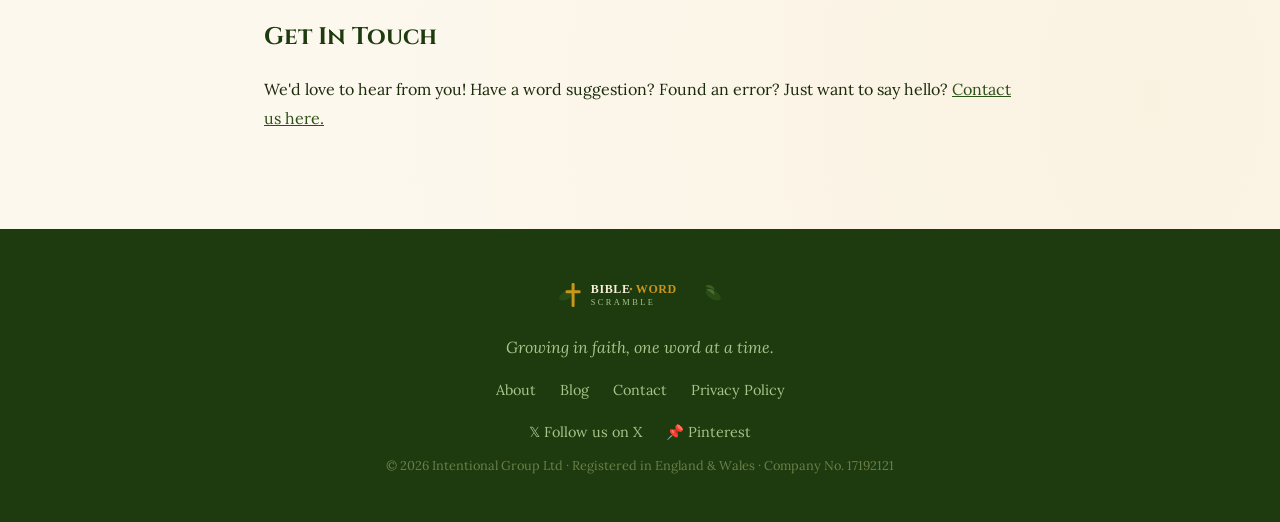
==== commit 4d5df4fa: "X and Pin Added" ====
--- a/about.html
+++ b/about.html
@@ -6,10 +6,19 @@
   <title>About – Bible Word Scramble</title>
   <meta name="description" content="Learn about Bible Word Scramble – a free, fun word game to help you explore Scripture and grow in faith.">
   <meta name="theme-color" content="#2d5016">
+<meta name="p:domain_verify" content="074bd843893d62a2d05fc05a2a49771c"/>
 <link rel="icon" type="image/svg+xml" href="icon.svg">
 <link rel="apple-touch-icon" href="icon.svg">
   <link href="https://fonts.googleapis.com/css2?family=Cinzel:wght@400;700;900&family=Lora:ital,wght@0,400;0,600;1,400&display=swap" rel="stylesheet">
   <link rel="stylesheet" href="style.css">
+<!-- Google tag (gtag.js) -->
+<script async src="https://www.googletagmanager.com/gtag/js?id=G-8S5XMY5JXK"></script>
+<script>
+  window.dataLayer = window.dataLayer || [];
+  function gtag(){dataLayer.push(arguments);}
+  gtag('js', new Date());
+  gtag('config', 'G-8S5XMY5JXK');
+</script>
 </head>
 <body>
 
@@ -80,7 +89,11 @@
         <a href="contact.html">Contact</a>
         <a href="privacy.html">Privacy Policy</a>
       </div>
-      <p class="footer-copy">© 2026 Intentional Group Ltd · Registered in England &amp; Wales · Company No. 17192121</p>
+      <div class="social-links">
+  <a href="https://x.com/biblescramble" target="_blank" rel="noopener">𝕏 Follow us on X</a>
+  <a href="https://pinterest.com/biblewordscramble" target="_blank" rel="noopener">📌 Pinterest</a>
+</div>
+<p class="footer-copy">© 2026 Intentional Group Ltd · Registered in England &amp; Wales · Company No. 17192121</p>
     </div>
   </footer>
 
--- a/style.css
+++ b/style.css
@@ -620,3 +620,81 @@
   .blog-grid { grid-template-columns: 1fr; }
 }
 .footer-legal { font-size: 0.75rem; color: var(--text-light); margin-top: 0.5rem; }
+
+/* ---- PERFECT SCORE ---- */
+@keyframes confettiFall {
+  0% { transform: translateY(-10px) rotate(0deg); opacity: 1; }
+  100% { transform: translateY(100vh) rotate(720deg); opacity: 0; }
+}
+
+.perfect-score {
+  background: linear-gradient(135deg, #1e3a0f 0%, #2d5016 50%, #1e3a0f 100%) !important;
+  border: 3px solid var(--gold) !important;
+  box-shadow: 0 0 40px rgba(200,150,26,0.5) !important;
+  animation: perfectGlow 2s ease-in-out infinite alternate;
+}
+
+@keyframes perfectGlow {
+  from { box-shadow: 0 0 20px rgba(200,150,26,0.3); }
+  to { box-shadow: 0 0 60px rgba(200,150,26,0.7); }
+}
+
+.perfect-score h2 {
+  color: var(--gold-light) !important;
+  font-size: 2rem !important;
+  animation: perfectPulse 1s ease-in-out infinite alternate;
+}
+
+@keyframes perfectPulse {
+  from { transform: scale(1); }
+  to { transform: scale(1.05); }
+}
+
+.perfect-score .end-icon {
+  font-size: 4rem !important;
+  animation: crownSpin 3s ease-in-out infinite;
+}
+
+@keyframes crownSpin {
+  0%,100% { transform: rotate(-10deg) scale(1); }
+  50% { transform: rotate(10deg) scale(1.2); }
+}
+
+.perfect-banner {
+  background: rgba(200,150,26,0.15);
+  border: 2px solid var(--gold);
+  border-radius: 12px;
+  padding: 1rem 1.5rem;
+  color: var(--gold-light);
+  font-family: 'Cinzel', serif;
+  font-size: 1.1rem;
+  font-weight: 700;
+  letter-spacing: 0.05em;
+  margin: 0.5rem 0 1.5rem;
+  line-height: 1.8;
+}
+
+.perfect-banner small {
+  color: var(--sage-light);
+  font-size: 0.85rem;
+  font-family: 'Lora', serif;
+  font-weight: 400;
+}
+
+.perfect-score .end-stats span {
+  color: var(--gold-light) !important;
+}
+.social-links {
+  display: flex;
+  gap: 1.5rem;
+  justify-content: center;
+  margin: 1rem 0;
+  flex-wrap: wrap;
+}
+.social-links a {
+  color: var(--sage-light);
+  text-decoration: none;
+  font-size: 0.9rem;
+  transition: color 0.2s;
+}
+.social-links a:hover { color: var(--gold-light); }
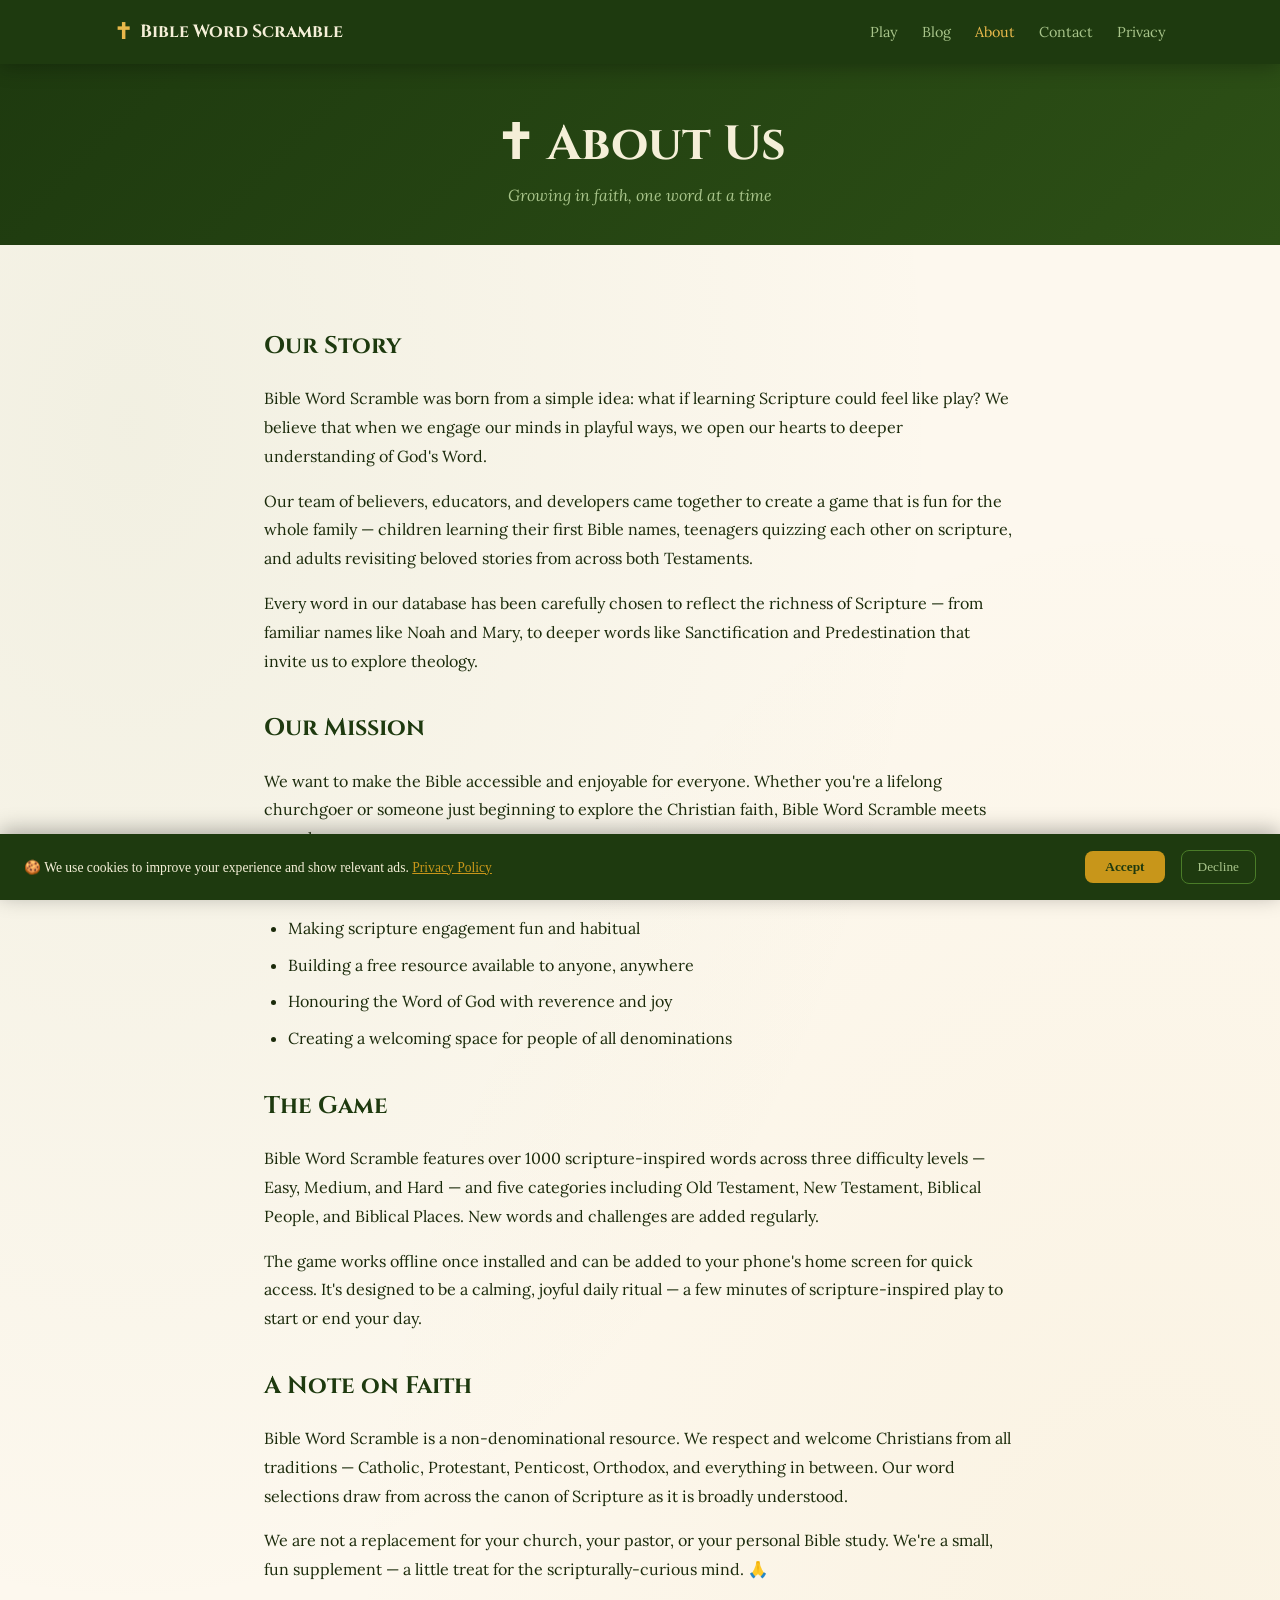
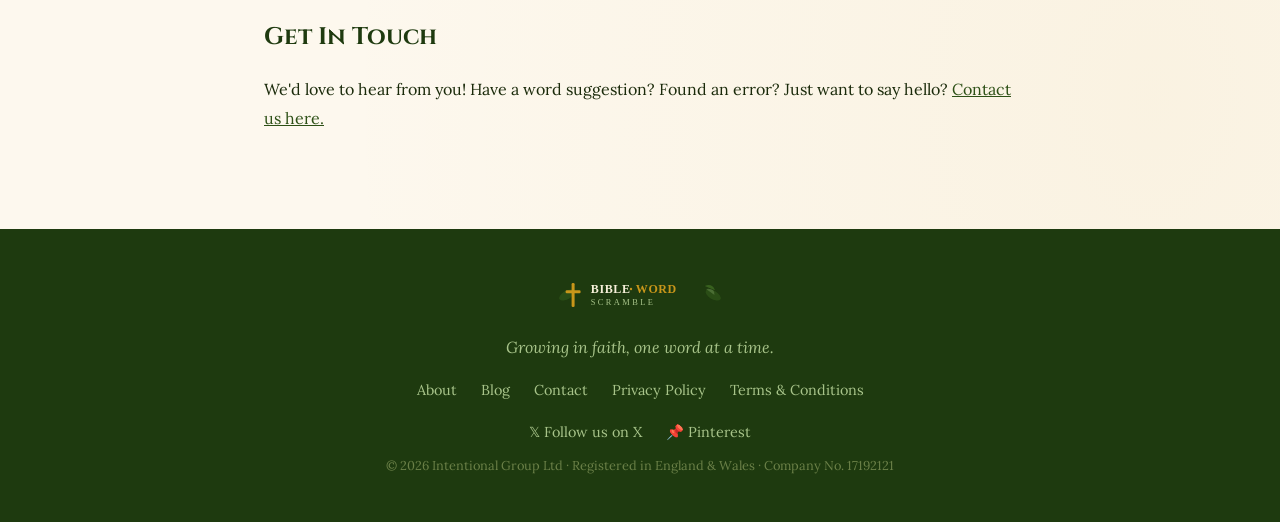
==== commit 09d9d8dc: "T&P and Pdf files" ====
--- a/about.html
+++ b/about.html
@@ -88,6 +88,7 @@
         <a href="blog.html">Blog</a>
         <a href="contact.html">Contact</a>
         <a href="privacy.html">Privacy Policy</a>
+        <a href="terms.html">Terms &amp; Conditions</a>
       </div>
       <div class="social-links">
   <a href="https://x.com/biblescramble" target="_blank" rel="noopener">𝕏 Follow us on X</a>
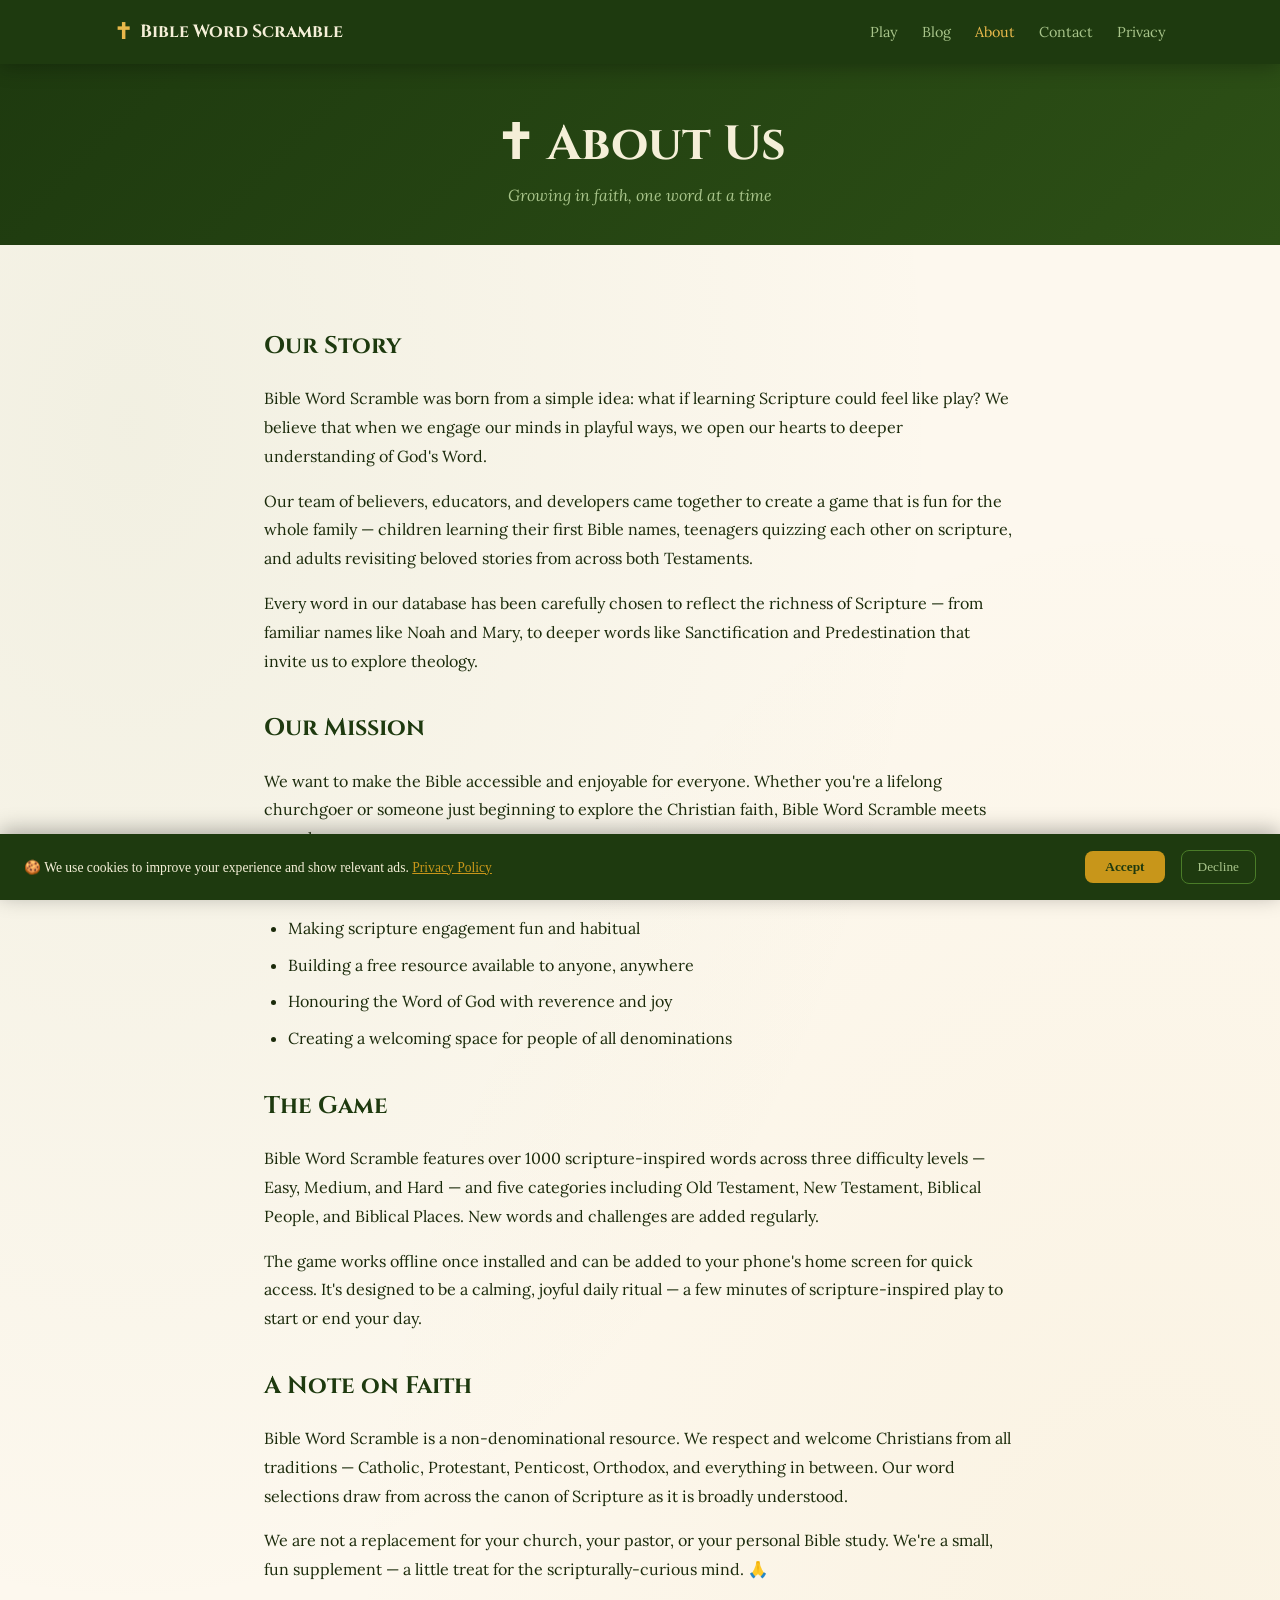
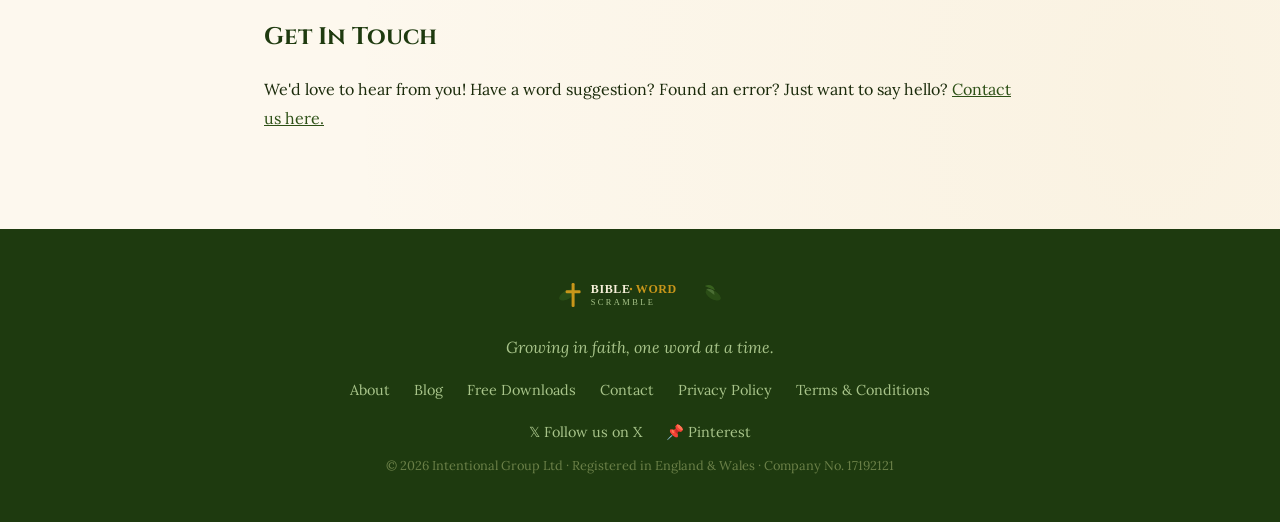
==== commit 710571a5: "Download footer" ====
--- a/about.html
+++ b/about.html
@@ -86,6 +86,7 @@
       <div class="footer-links">
         <a href="about.html">About</a>
         <a href="blog.html">Blog</a>
+        <a href="downloads.html">Free Downloads</a>
         <a href="contact.html">Contact</a>
         <a href="privacy.html">Privacy Policy</a>
         <a href="terms.html">Terms &amp; Conditions</a>
